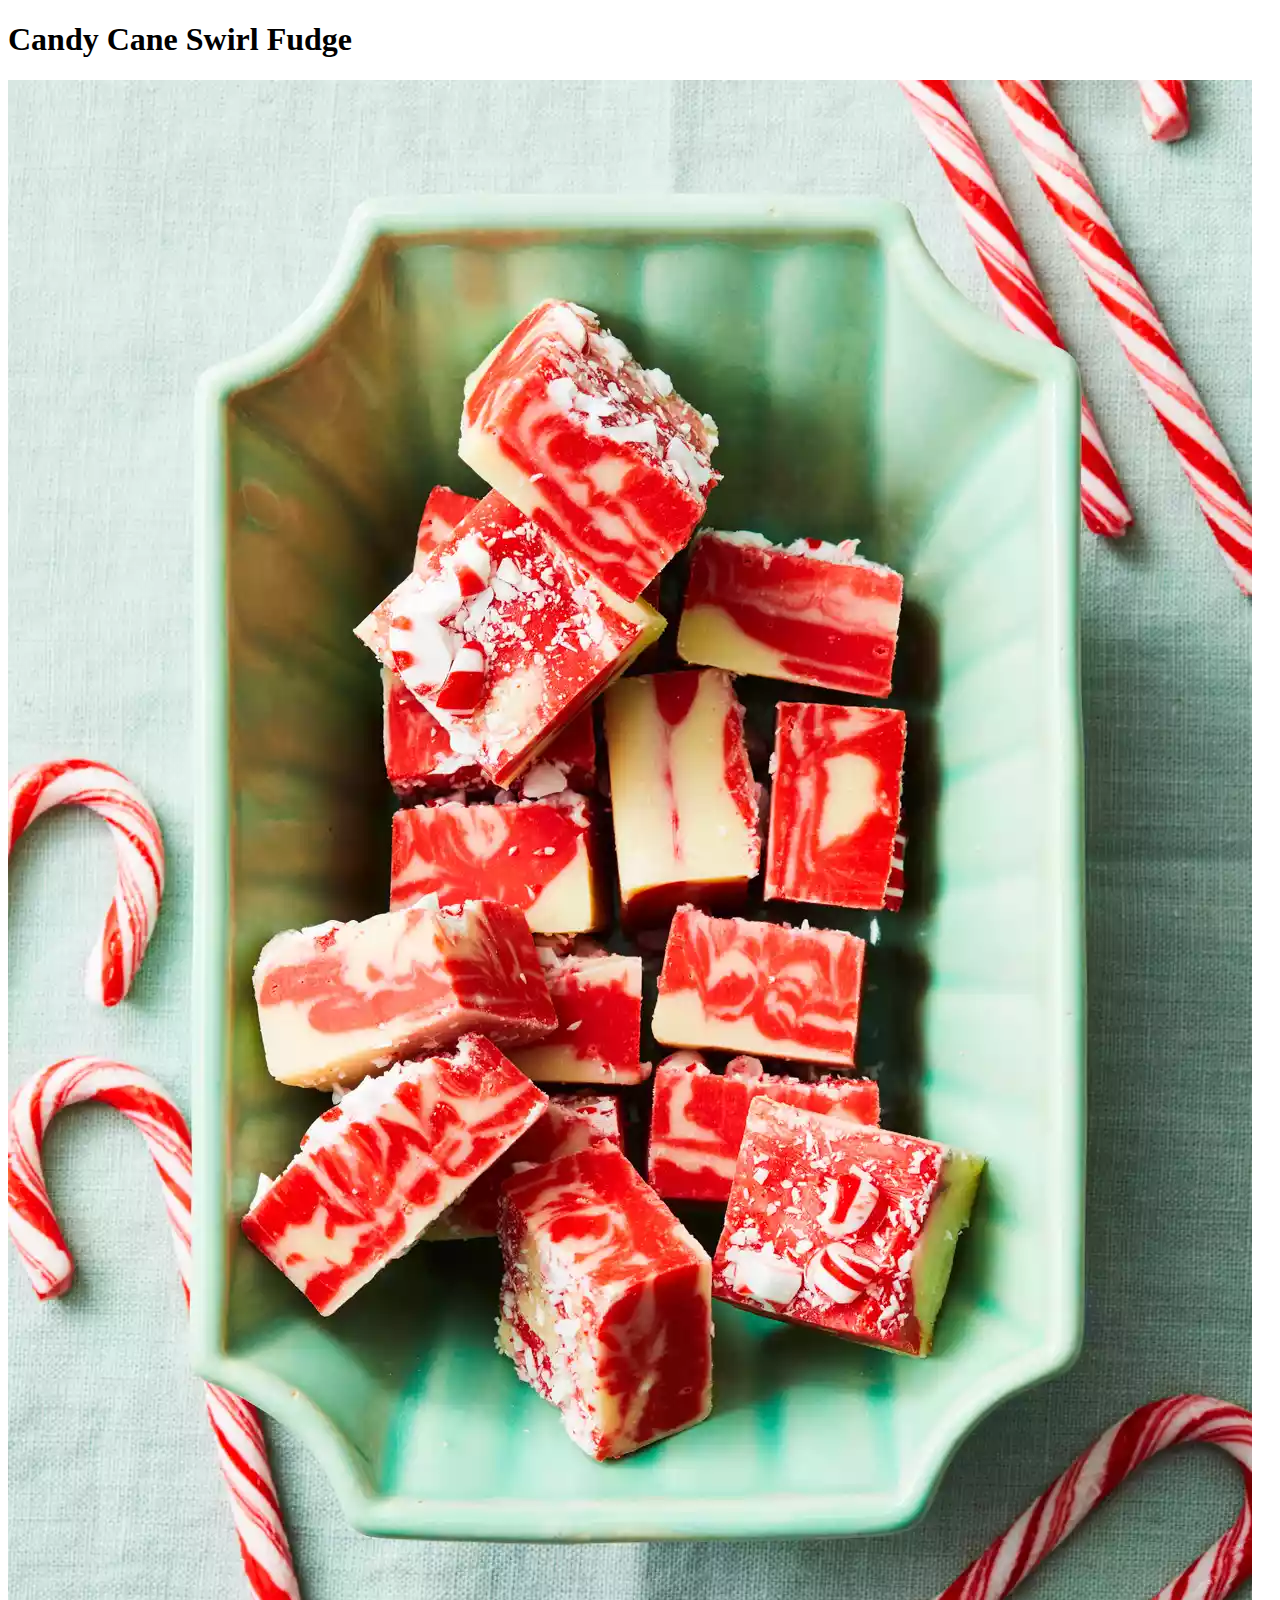
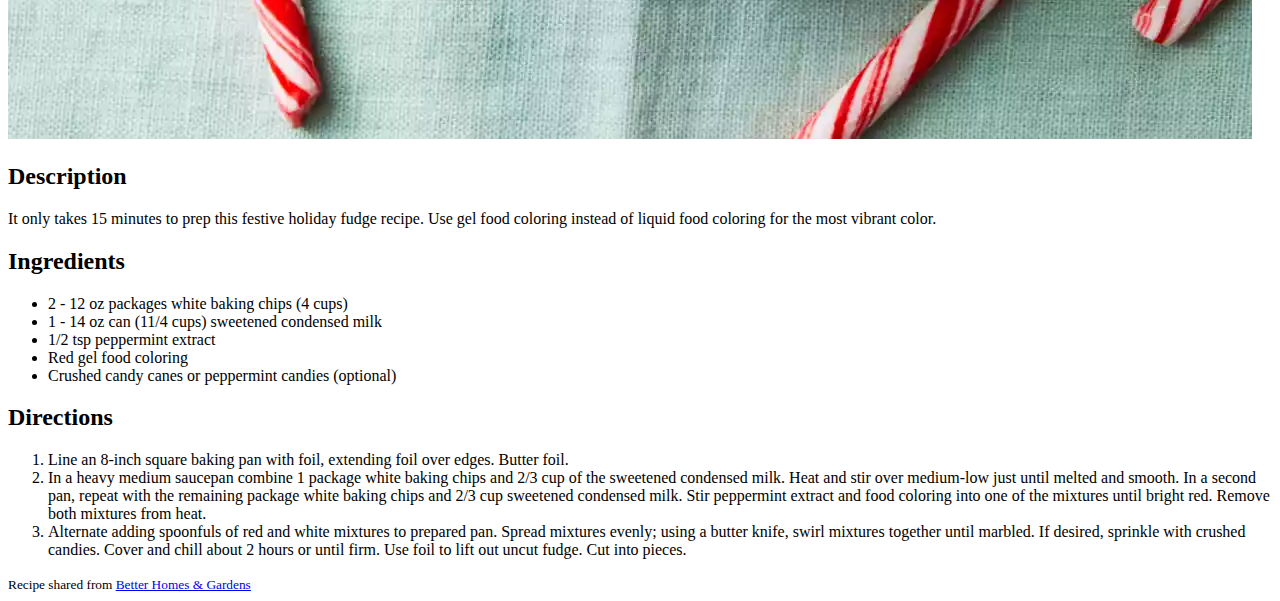
==== recipes/candy-cane-swirl-fudge.html @ ceef49da "Add third recipe" ====
<!DOCTYPE html>
<html lang="en">
<head>
    <meta charset="UTF-8">
    <meta http-equiv="X-UA-Compatible" content="IE=edge">
    <meta name="viewport" content="width=device-width, initial-scale=1.0">
    <title>Candy Cane Swirl Fudge</title>
</head>
<body>
    <h1>Candy Cane Swirl Fudge</h1>
    <img src="../images/candy-cane-swirl-fudge.webp" alt="Candy cane swirl fudge pieces in a decorative bowl">
    <h2>Description</h2>
    <p>It only takes 15 minutes to prep this festive holiday fudge recipe. Use gel food coloring instead of liquid food coloring for the most vibrant color.</p>
    <h2>Ingredients</h2>
    <ul>
        <li>2 - 12 oz packages white baking chips (4 cups)</li>
        <li>1 - 14 oz can (11/4 cups) sweetened condensed milk</li>
        <li>1/2 tsp peppermint extract</li>
        <li>Red gel food coloring</li>
        <li>Crushed candy canes or peppermint candies (optional)</li>
    </ul>
    <h2>Directions</h2>
    <ol>
        <li>Line an 8-inch square baking pan with foil, extending foil over edges. Butter foil.</li>
        <li>In a heavy medium saucepan combine 1 package white baking chips and 2/3 cup of the sweetened condensed milk. Heat and stir over medium-low just until melted and smooth. In a second pan, repeat with the remaining package white baking chips and 2/3 cup sweetened condensed milk. Stir peppermint extract and food coloring into one of the mixtures until bright red. Remove both mixtures from heat.</li>
        <li>Alternate adding spoonfuls of red and white mixtures to prepared pan. Spread mixtures evenly; using a butter knife, swirl mixtures together until marbled. If desired, sprinkle with crushed candies. Cover and chill about 2 hours or until firm. Use foil to lift out uncut fudge. Cut into pieces.</li>
    </ol>
    <small>Recipe shared from <a href="https://www.bhg.com/recipe/candy-cane-swirl-fudge/" target="_blank">Better Homes & Gardens</a></small>
</body>
</html>
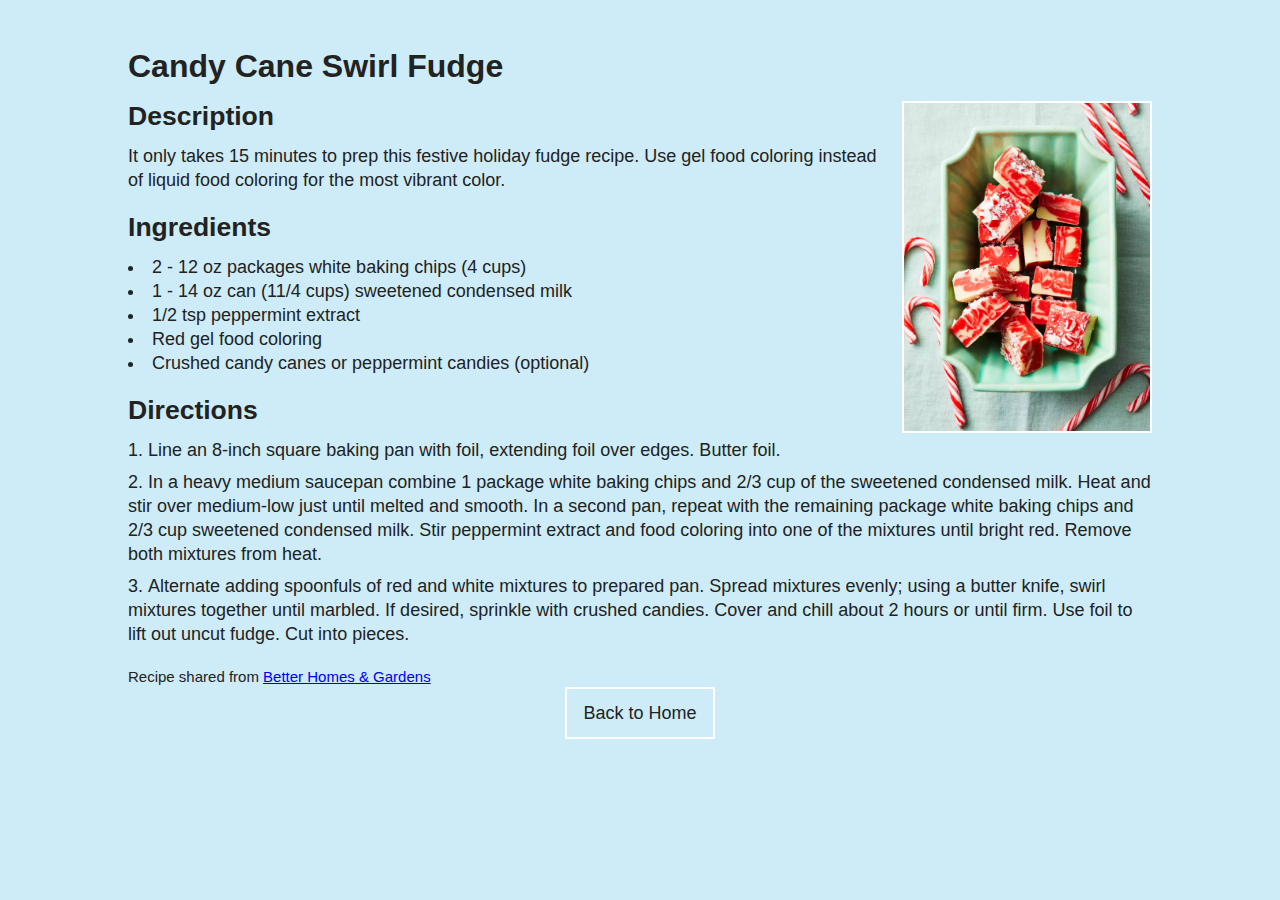
==== commit 4e77bf88: "Add basic styling and structure" ====
--- a/recipes/candy-cane-swirl-fudge.html
+++ b/recipes/candy-cane-swirl-fudge.html
@@ -5,26 +5,32 @@
     <meta http-equiv="X-UA-Compatible" content="IE=edge">
     <meta name="viewport" content="width=device-width, initial-scale=1.0">
     <title>Candy Cane Swirl Fudge</title>
+    <link rel="stylesheet" href="../styles.css"></link>
 </head>
 <body>
-    <h1>Candy Cane Swirl Fudge</h1>
-    <img src="../images/candy-cane-swirl-fudge.webp" alt="Candy cane swirl fudge pieces in a decorative bowl">
-    <h2>Description</h2>
-    <p>It only takes 15 minutes to prep this festive holiday fudge recipe. Use gel food coloring instead of liquid food coloring for the most vibrant color.</p>
-    <h2>Ingredients</h2>
-    <ul>
-        <li>2 - 12 oz packages white baking chips (4 cups)</li>
-        <li>1 - 14 oz can (11/4 cups) sweetened condensed milk</li>
-        <li>1/2 tsp peppermint extract</li>
-        <li>Red gel food coloring</li>
-        <li>Crushed candy canes or peppermint candies (optional)</li>
-    </ul>
-    <h2>Directions</h2>
-    <ol>
-        <li>Line an 8-inch square baking pan with foil, extending foil over edges. Butter foil.</li>
-        <li>In a heavy medium saucepan combine 1 package white baking chips and 2/3 cup of the sweetened condensed milk. Heat and stir over medium-low just until melted and smooth. In a second pan, repeat with the remaining package white baking chips and 2/3 cup sweetened condensed milk. Stir peppermint extract and food coloring into one of the mixtures until bright red. Remove both mixtures from heat.</li>
-        <li>Alternate adding spoonfuls of red and white mixtures to prepared pan. Spread mixtures evenly; using a butter knife, swirl mixtures together until marbled. If desired, sprinkle with crushed candies. Cover and chill about 2 hours or until firm. Use foil to lift out uncut fudge. Cut into pieces.</li>
-    </ol>
-    <small>Recipe shared from <a href="https://www.bhg.com/recipe/candy-cane-swirl-fudge/" target="_blank">Better Homes & Gardens</a></small>
+    <section class="wrapper">
+        <h1>Candy Cane Swirl Fudge</h1>
+        <img class="recipe-image" src="../images/candy-cane-swirl-fudge.webp" alt="Candy cane swirl fudge pieces in a decorative bowl">
+        <h2>Description</h2>
+        <p>It only takes 15 minutes to prep this festive holiday fudge recipe. Use gel food coloring instead of liquid food coloring for the most vibrant color.</p>
+        <h2>Ingredients</h2>
+        <ul>
+            <li>2 - 12 oz packages white baking chips (4 cups)</li>
+            <li>1 - 14 oz can (11/4 cups) sweetened condensed milk</li>
+            <li>1/2 tsp peppermint extract</li>
+            <li>Red gel food coloring</li>
+            <li>Crushed candy canes or peppermint candies (optional)</li>
+        </ul>
+        <h2>Directions</h2>
+        <ol>
+            <li>Line an 8-inch square baking pan with foil, extending foil over edges. Butter foil.</li>
+            <li>In a heavy medium saucepan combine 1 package white baking chips and 2/3 cup of the sweetened condensed milk. Heat and stir over medium-low just until melted and smooth. In a second pan, repeat with the remaining package white baking chips and 2/3 cup sweetened condensed milk. Stir peppermint extract and food coloring into one of the mixtures until bright red. Remove both mixtures from heat.</li>
+            <li>Alternate adding spoonfuls of red and white mixtures to prepared pan. Spread mixtures evenly; using a butter knife, swirl mixtures together until marbled. If desired, sprinkle with crushed candies. Cover and chill about 2 hours or until firm. Use foil to lift out uncut fudge. Cut into pieces.</li>
+        </ol>
+        <small>Recipe shared from <a href="https://www.bhg.com/recipe/candy-cane-swirl-fudge/" target="_blank">Better Homes & Gardens</a></small>
+        <ul class="buttons">
+            <li><a href="../index.html">Back to Home</a></li>
+        </ul>
+    </section>
 </body>
 </html>--- a/styles.css
+++ b/styles.css
@@ -0,0 +1,44 @@
+* {
+    margin:0; padding:0; border:0;
+    box-sizing:border-box; -moz-box-sizing:border-box; -webkit-box-sizing:border-box;
+}
+
+body {
+    font-size:18px; font-family:'open-sans', sans-serif; color:#222;
+    background:#CDECF7;
+}
+
+h1 {font-size:2rem; margin-bottom:1rem;}
+h2 {font-size:1.66rem; margin-bottom:0.75rem;}
+h3 {font-size:1.33rem; margin-bottom:0.5rem;}
+
+p, ul, ol {margin-bottom:1.25rem; line-height:1.5rem;}
+
+ul, ol {
+    list-style-position:inside;
+}
+
+ol li {margin-bottom:0.5rem;}
+
+.center-text {text-align:center;}
+
+.wrapper {width:80%; max-width:1200px; margin:3rem auto;}
+.main-card {padding:2rem;}
+
+.buttons {
+    display:flex; flex-direction:row nowrap; justify-content:space-evenly; list-style:none;
+}
+
+.buttons li {
+    list-style:none;
+}
+
+.buttons a {
+    display:block; border:2px #fff solid; color:#222; padding:0.75rem 1rem; text-decoration:none; transition:0.2s all ease;
+}
+
+.buttons a:hover {background:#fff;}
+
+.recipe-image {
+    max-width:250px; float:right; margin:0 0 1rem 1rem; border:2px #fff solid; display:block;
+}